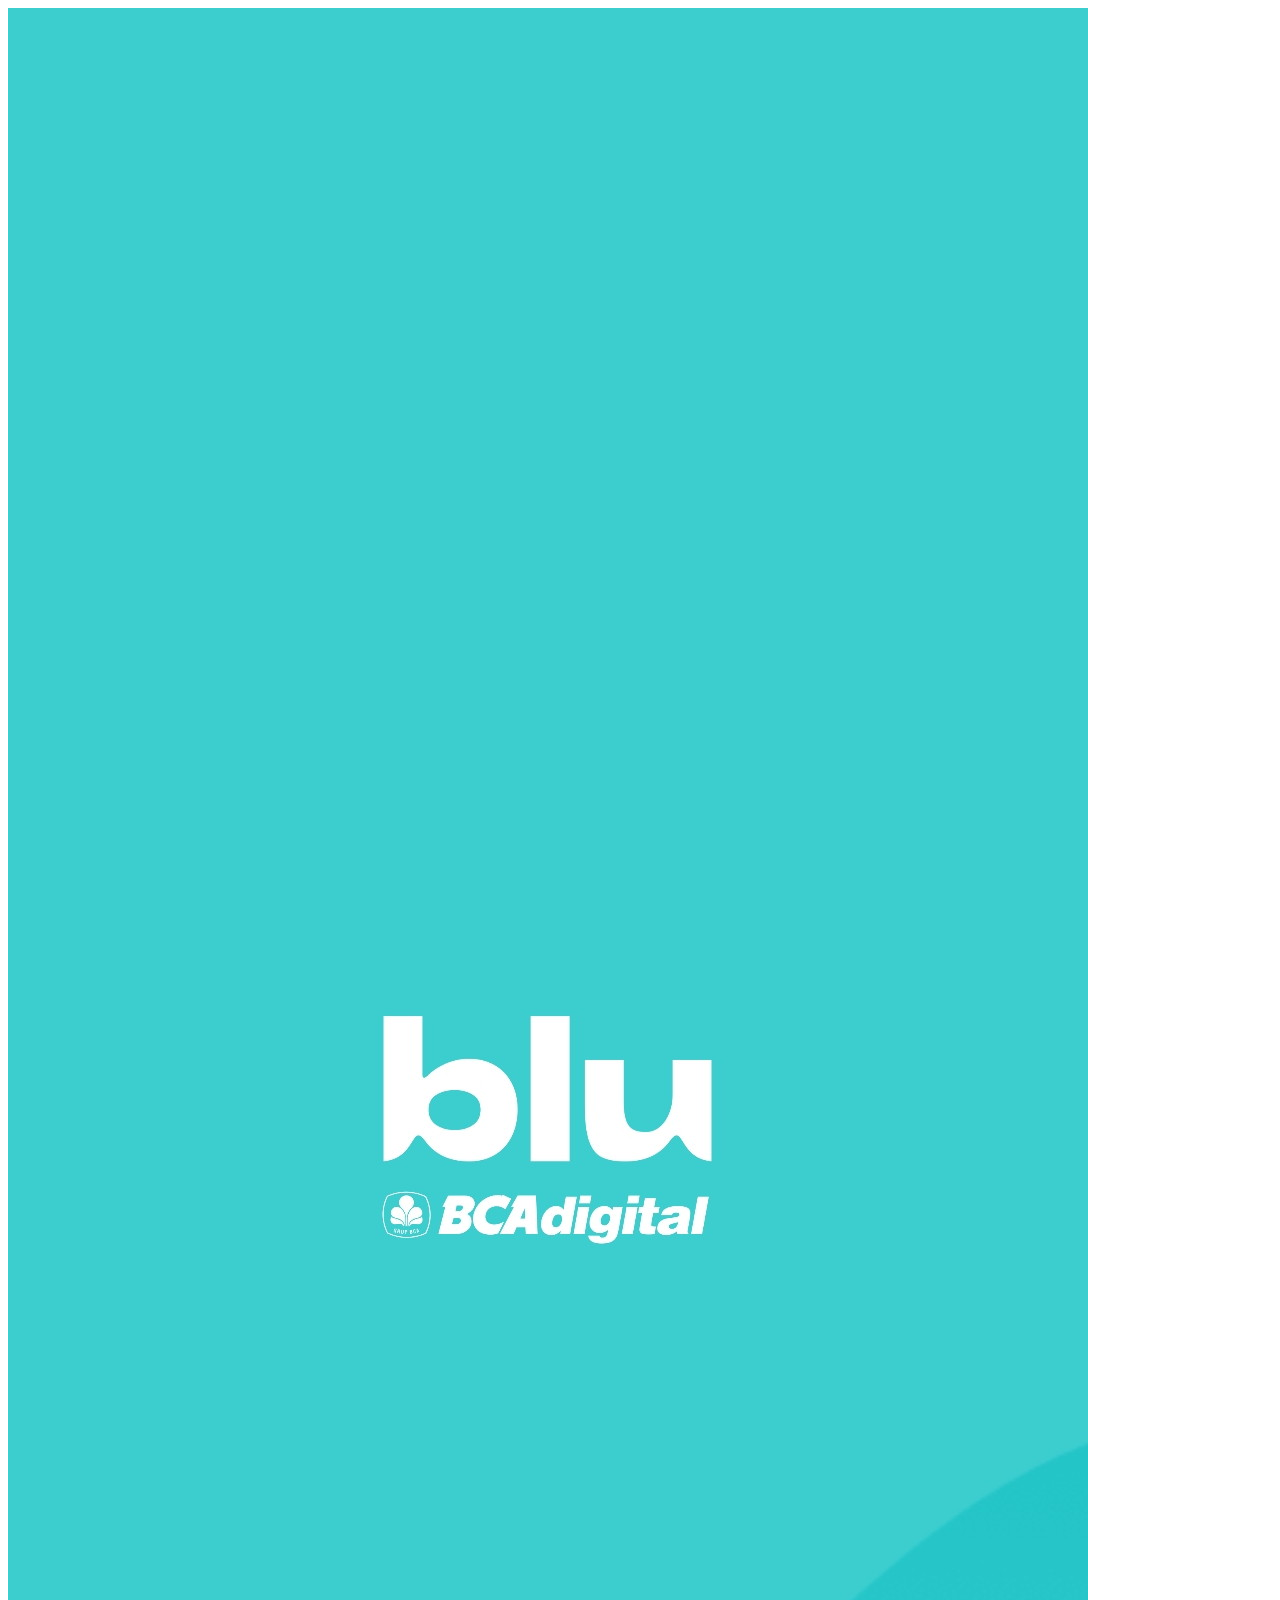
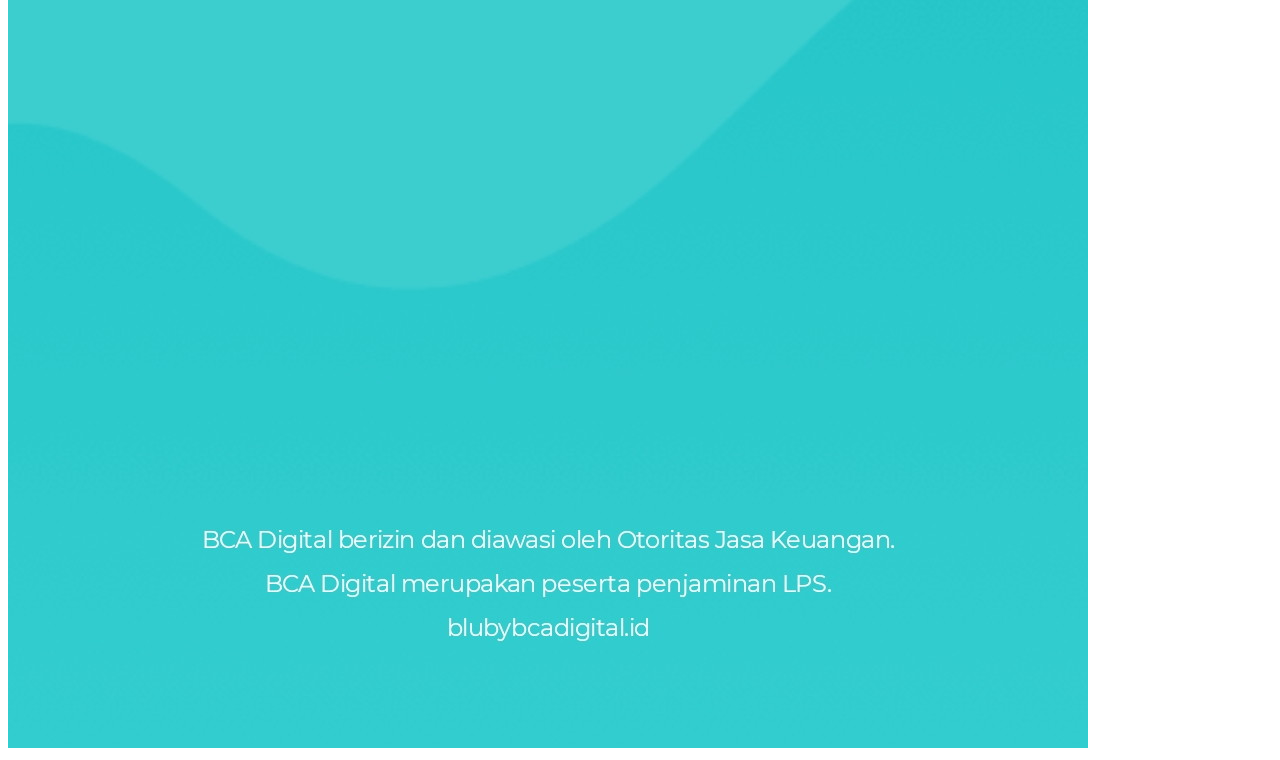
==== index2.html @ 6057ee84 "Add files via upload" ====
<!DOCTYPE html> 
<html> 
  <head>
    <meta name="viewport" content="width=device-width, initial-scale=1.0, maximum-scale=1.0, user-scalable=no">
    <link rel="stylesheet" href="css.css">
    <title>Background Image</title> 
  </head> 
  <body>
    <div class="img2">
        <img src="blu1.jpg"/>
        </div>
      </body> 
  </body> 
</html>
---- css.css ----
.img1{
    display: block;
    width: 100%;
    height: auto;
    border: none;
    overflow:hidden;
}
.img2{
    display: block;
    width: 100%;
    height: auto;
    border: none;
    overflow:hidden;
}
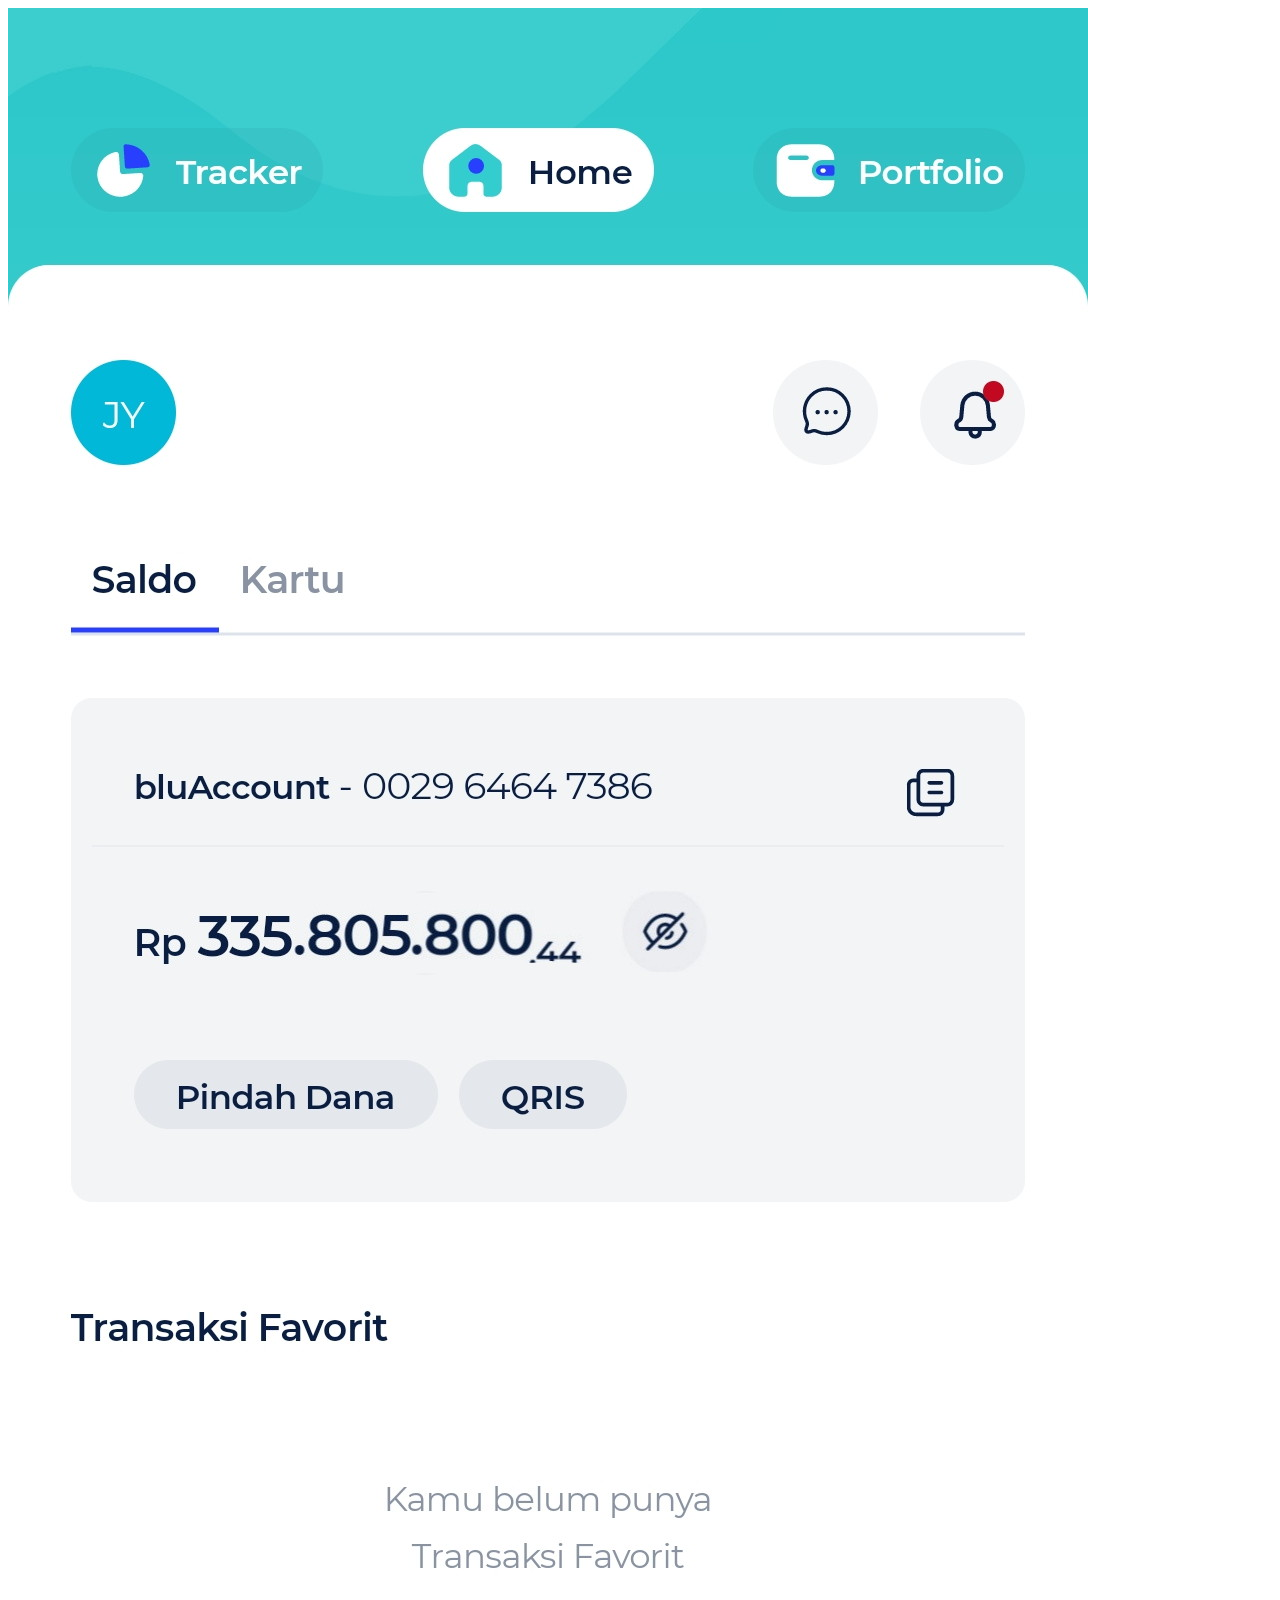
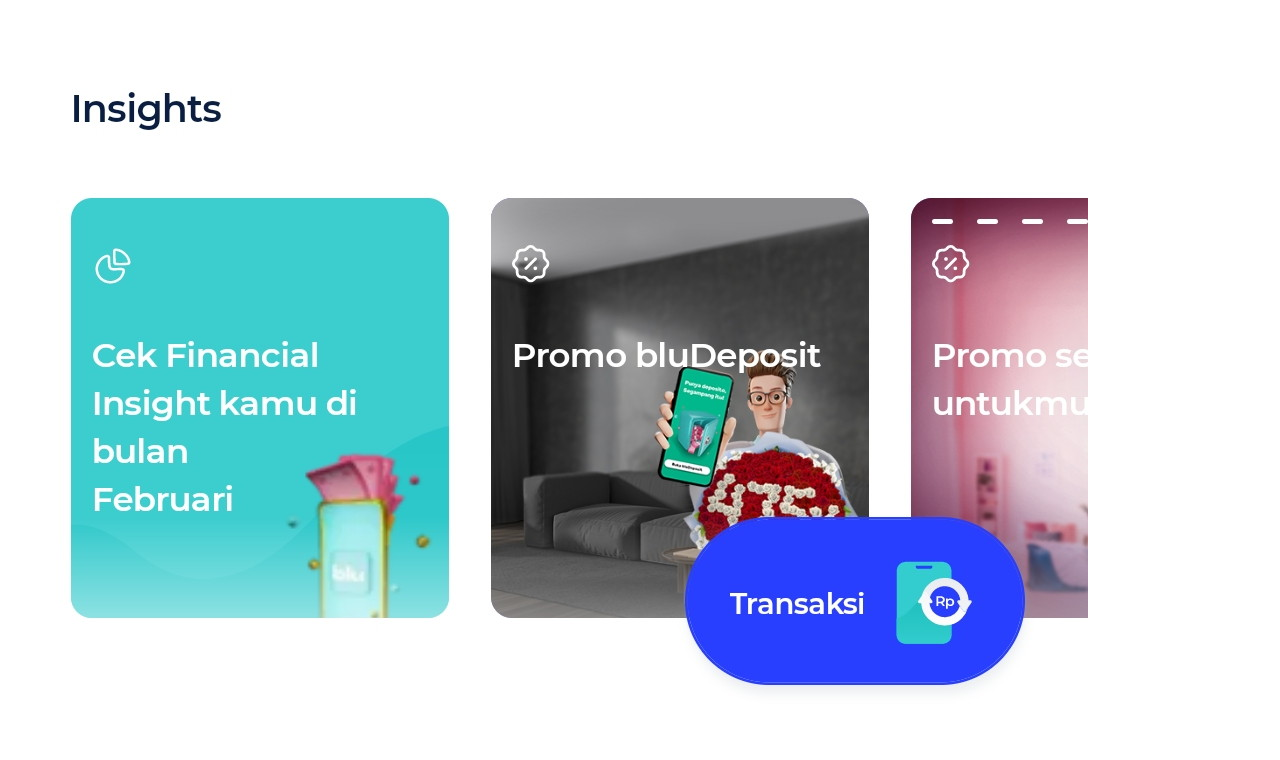
==== commit e962f92d: "Update index2.html" ====
--- a/index2.html
+++ b/index2.html
@@ -7,8 +7,8 @@
   </head> 
   <body>
     <div class="img2">
-        <img src="blu1.jpg"/>
+        <img src="blu2.jpg"/>
         </div>
       </body> 
   </body> 
-</html>+</html>
